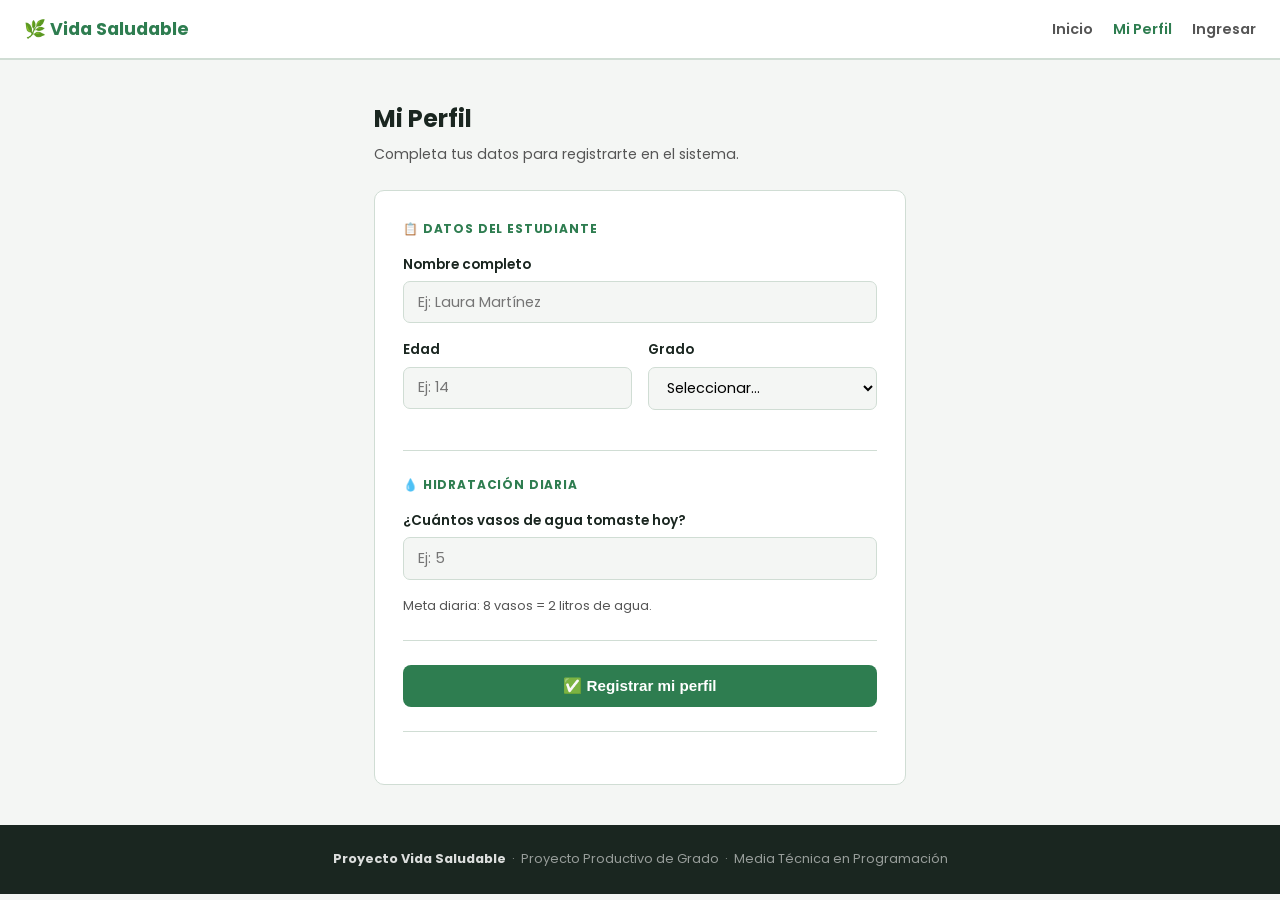
==== perfil.html @ 0a0454c8 "Add files via upload" ====
<!DOCTYPE html>
<html lang="es">
<head>
  <meta charset="UTF-8" />
  <meta name="viewport" content="width=device-width, initial-scale=1.0" />
  <title>Mi Perfil – Proyecto Vida Saludable</title>
  <link rel="stylesheet" href="style.css" />
</head>
<body>

  <!-- ENCABEZADO -->
  <header>
    <div class="logo">🌿 Vida Saludable</div>
    <nav>
      <a href="index.html">Inicio</a>
      <a href="perfil.html" class="activo">Mi Perfil</a>
      <a href="login.html">Ingresar</a>
    </nav>
  </header>

  <main>
    <div class="pagina-perfil">

      <h1>Mi Perfil</h1>
      <p>Completa tus datos para registrarte en el sistema.</p>

      <!-- FORMULARIO DE REGISTRO -->
      <div class="formulario-card">
        <form id="formulario-perfil">

          <!-- Sección 1: Datos personales -->
          <div class="form-seccion">
            <p class="form-titulo">📋 Datos del estudiante</p>

            <!-- Nombre -->
            <div class="campo-grupo">
              <label for="nombre">Nombre completo</label>
              <input type="text" id="nombre" name="nombre" placeholder="Ej: Laura Martínez" required />
            </div>

            <!-- Edad y Grado en dos columnas -->
            <div class="grid-2">
              <div class="campo-grupo">
                <label for="edad">Edad</label>
                <input type="number" id="edad" name="edad" placeholder="Ej: 14" min="6" max="20" required />
              </div>

              <div class="campo-grupo">
                <label for="grado">Grado</label>
                <select id="grado" name="grado" required>
                  <option value="" disabled selected>Seleccionar…</option>
                  <option value="4">4°</option>
                  <option value="5">5°</option>
                  <option value="6">6°</option>
                  <option value="7">7°</option>
                  <option value="8">8°</option>
                  <option value="9">9°</option>
                  <option value="10">10°</option>
                  <option value="11">11°</option>
                </select>
              </div>
            </div>
          </div>

          <!-- Sección 2: Hidratación -->
          <div class="form-seccion">
            <p class="form-titulo">💧 Hidratación diaria</p>

            <div class="campo-grupo">
              <label for="vasos">¿Cuántos vasos de agua tomaste hoy?</label>
              <input type="number" id="vasos" name="vasos" placeholder="Ej: 5" min="0" max="15" />
            </div>

            <p style="font-size: 0.8rem; color: var(--gris-texto);">
              Meta diaria: 8 vasos = 2 litros de agua.
            </p>
          </div>

          <!-- Sección 3: Botón enviar -->
          <div class="form-seccion">
            <button type="submit" class="btn btn-verde">
              ✅ Registrar mi perfil
            </button>
          </div>

          <!-- Mensaje de confirmación (aparece al enviar) -->
          <div id="confirmacion" style="display:none; text-align:center; padding: 0.9rem;
               background: var(--verde-claro); border-radius: 8px;
               color: var(--verde); font-weight: 600; margin-top: 0.75rem;">
            🎉 ¡Datos registrados! Pronto verás tu progreso en el Tablero Visual.
          </div>

        </form>
      </div>

    </div>
  </main>

  <!-- PIE DE PÁGINA -->
  <footer>
    <p>
      <strong>Proyecto Vida Saludable</strong> &nbsp;·&nbsp;
      Proyecto Productivo de Grado &nbsp;·&nbsp;
      Media Técnica en Programación
    </p>
  </footer>

  <!-- Lógica básica: mostrar confirmación al enviar -->
  <script>
    document.getElementById('formulario-perfil').addEventListener('submit', function (e) {
      e.preventDefault();
      document.getElementById('confirmacion').style.display = 'block';
    });
  </script>

</body>
</html>
---- style.css ----
/* ============================================
   PROYECTO VIDA SALUDABLE - style.css
   Versión básica - Avance semana 2
   ============================================ */

/* Importamos fuente de Google */
@import url('https://fonts.googleapis.com/css2?family=Poppins:wght@400;600;700&display=swap');

/* Variables de colores del proyecto */
:root {
  --verde:       #2e7d50;
  --verde-claro: #eaf5ee;
  --azul:        #1976a8;
  --blanco:      #ffffff;
  --gris-fondo:  #f4f6f4;
  --gris-texto:  #555555;
  --gris-borde:  #d0ddd4;
  --negro:       #1a2620;
}

/* Reset básico */
*, *::before, *::after {
  box-sizing: border-box;
  margin: 0;
  padding: 0;
}

body {
  font-family: 'Poppins', sans-serif;
  background-color: var(--gris-fondo);
  color: var(--negro);
  line-height: 1.6;
}

a { color: var(--verde); text-decoration: none; }

/* HEADER */
header {
  background: var(--blanco);
  border-bottom: 2px solid var(--gris-borde);
  padding: 0 1.5rem;
  height: 60px;
  display: flex;
  align-items: center;
  justify-content: space-between;
}

.logo { font-size: 1.1rem; font-weight: 700; color: var(--verde); }

nav a { margin-left: 1rem; font-size: 0.9rem; color: var(--gris-texto); font-weight: 600; }
nav a.activo { color: var(--verde); }

/* HERO */
.hero {
  background: var(--verde);
  color: var(--blanco);
  padding: 3rem 1.5rem;
  text-align: center;
}

.hero h1 { font-size: 2rem; font-weight: 700; margin-bottom: 0.75rem; }

.hero p {
  font-size: 0.95rem;
  opacity: 0.85;
  max-width: 480px;
  margin: 0 auto 1.75rem;
}

/* BOTONES */
.btn {
  display: inline-block;
  padding: 0.65rem 1.5rem;
  border-radius: 8px;
  font-size: 0.9rem;
  font-weight: 600;
  border: none;
  cursor: pointer;
  text-decoration: none;
}

.btn-blanco { background: var(--blanco); color: var(--verde); }

.btn-verde {
  background: var(--verde);
  color: var(--blanco);
  width: 100%;
  text-align: center;
  padding: 0.75rem;
  font-size: 0.95rem;
  display: block;
}

.btn-borde {
  background: transparent;
  color: var(--blanco);
  border: 2px solid rgba(255,255,255,0.6);
  margin-left: 0.75rem;
}

/* SECCIÓN GENERAL */
.seccion {
  max-width: 900px;
  margin: 0 auto;
  padding: 3rem 1.5rem;
}

.seccion h2 { font-size: 1.4rem; font-weight: 700; margin-bottom: 0.5rem; }
.seccion > p { color: var(--gris-texto); margin-bottom: 2rem; font-size: 0.9rem; }

/* Grid de tarjetas */
.grid-tarjetas {
  display: grid;
  grid-template-columns: repeat(auto-fit, minmax(220px, 1fr));
  gap: 1rem;
}

.tarjeta {
  background: var(--blanco);
  border: 1.5px solid var(--gris-borde);
  border-radius: 10px;
  padding: 1.25rem;
}

.tarjeta-icono { font-size: 1.5rem; margin-bottom: 0.6rem; }
.tarjeta h3 { font-size: 0.95rem; font-weight: 700; margin-bottom: 0.3rem; }
.tarjeta p { font-size: 0.83rem; color: var(--gris-texto); }

/* FORMULARIO PERFIL */
.pagina-perfil {
  max-width: 580px;
  margin: 2.5rem auto;
  padding: 0 1.5rem;
}

.pagina-perfil h1 { font-size: 1.5rem; font-weight: 700; margin-bottom: 0.3rem; }
.pagina-perfil > p { color: var(--gris-texto); font-size: 0.88rem; margin-bottom: 1.5rem; }

.formulario-card {
  background: var(--blanco);
  border: 1.5px solid var(--gris-borde);
  border-radius: 10px;
  padding: 1.75rem;
}

.campo-grupo { margin-bottom: 1rem; }

.campo-grupo label {
  display: block;
  font-size: 0.85rem;
  font-weight: 600;
  margin-bottom: 0.35rem;
}

.campo-grupo input,
.campo-grupo select {
  width: 100%;
  padding: 0.6rem 0.9rem;
  border: 1.5px solid var(--gris-borde);
  border-radius: 7px;
  font-family: 'Poppins', sans-serif;
  font-size: 0.9rem;
  background: var(--gris-fondo);
  outline: none;
}

.campo-grupo input:focus,
.campo-grupo select:focus {
  border-color: var(--verde);
  background: var(--blanco);
}

.grid-2 { display: grid; grid-template-columns: 1fr 1fr; gap: 1rem; }

.form-titulo {
  font-size: 0.75rem;
  font-weight: 700;
  text-transform: uppercase;
  letter-spacing: 0.07em;
  color: var(--verde);
  margin-bottom: 1rem;
}

.form-seccion {
  margin-bottom: 1.5rem;
  padding-bottom: 1.5rem;
  border-bottom: 1px solid var(--gris-borde);
}

.form-seccion:last-of-type {
  border-bottom: none;
  margin-bottom: 0;
  padding-bottom: 0;
}

/* LOGIN */
.login-pagina {
  min-height: 100vh;
  display: flex;
  align-items: center;
  justify-content: center;
  background: var(--gris-fondo);
  padding: 2rem 1.5rem;
}

.login-caja {
  background: var(--blanco);
  border: 1.5px solid var(--gris-borde);
  border-radius: 12px;
  padding: 2rem;
  width: 100%;
  max-width: 400px;
}

.login-logo {
  text-align: center;
  font-size: 1.1rem;
  font-weight: 700;
  color: var(--verde);
  margin-bottom: 1.5rem;
}

.login-caja h1 { font-size: 1.3rem; font-weight: 700; margin-bottom: 0.3rem; }
.login-caja > p { color: var(--gris-texto); font-size: 0.85rem; margin-bottom: 1.5rem; }

.error-msg {
  display: none;
  background: #fff0f0;
  border: 1px solid #fcc;
  color: #c0392b;
  border-radius: 7px;
  padding: 0.6rem 0.9rem;
  font-size: 0.83rem;
  margin-bottom: 1rem;
}

.exito-msg {
  display: none;
  background: var(--verde-claro);
  border: 1px solid #b2dfcc;
  color: var(--verde);
  border-radius: 7px;
  padding: 0.6rem 0.9rem;
  font-size: 0.83rem;
  margin-bottom: 1rem;
  font-weight: 600;
}

.login-registro {
  text-align: center;
  margin-top: 1rem;
  font-size: 0.83rem;
  color: var(--gris-texto);
}

.login-registro a { color: var(--verde); font-weight: 600; }

/* FOOTER */
footer {
  background: var(--negro);
  color: rgba(255,255,255,0.55);
  text-align: center;
  padding: 1.5rem;
  font-size: 0.8rem;
}

footer strong { color: rgba(255,255,255,0.85); }

/* RESPONSIVE */
@media (max-width: 600px) {
  .hero h1 { font-size: 1.5rem; }
  .grid-2  { grid-template-columns: 1fr; }
  .seccion { padding: 2rem 1.25rem; }
  .pagina-perfil { margin: 1.5rem auto; }
}
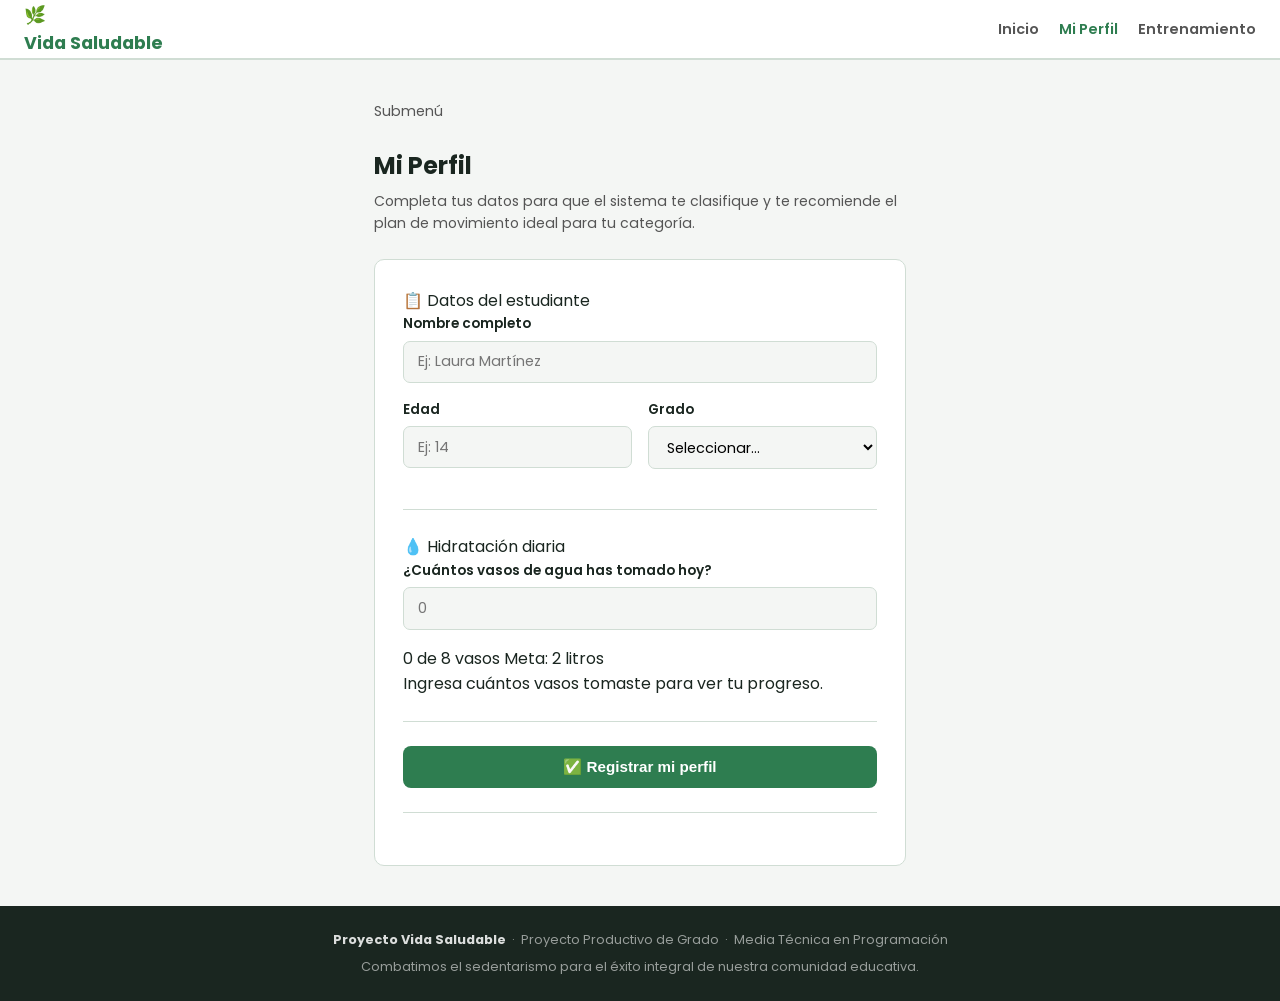
==== commit fcb81d3e: "git add . git commit -m "Cambio a servidor nativo de Python para conectar base de datos sin Flask" g" ====
--- a/perfil.html
+++ b/perfil.html
@@ -8,41 +8,59 @@
 </head>
 <body>
 
-  <!-- ENCABEZADO -->
   <header>
-    <div class="logo">🌿 Vida Saludable</div>
+    <div class="logo">
+      <div class="logo-icono">🌿</div>
+      Vida Saludable
+    </div>
+
     <nav>
       <a href="index.html">Inicio</a>
       <a href="perfil.html" class="activo">Mi Perfil</a>
-      <a href="login.html">Ingresar</a>
+      <a href="#">Entrenamiento</a>
     </nav>
   </header>
 
   <main>
     <div class="pagina-perfil">
 
+      <p class="seccion-etiqueta">Submenú</p>
       <h1>Mi Perfil</h1>
-      <p>Completa tus datos para registrarte en el sistema.</p>
+      <p>
+        Completa tus datos para que el sistema te clasifique y te recomiende
+        el plan de movimiento ideal para tu categoría.
+      </p>
 
-      <!-- FORMULARIO DE REGISTRO -->
       <div class="formulario-card">
-        <form id="formulario-perfil">
+        <form id="formulario-perfil" method="POST" action="/registrar_perfil">
 
-          <!-- Sección 1: Datos personales -->
           <div class="form-seccion">
-            <p class="form-titulo">📋 Datos del estudiante</p>
+            <p class="form-seccion-titulo">📋 Datos del estudiante</p>
 
-            <!-- Nombre -->
             <div class="campo-grupo">
               <label for="nombre">Nombre completo</label>
-              <input type="text" id="nombre" name="nombre" placeholder="Ej: Laura Martínez" required />
+              <input
+                type="text"
+                id="nombre"
+                name="nombre"
+                placeholder="Ej: Laura Martínez"
+                required
+              />
             </div>
 
-            <!-- Edad y Grado en dos columnas -->
             <div class="grid-2">
+
               <div class="campo-grupo">
                 <label for="edad">Edad</label>
-                <input type="number" id="edad" name="edad" placeholder="Ej: 14" min="6" max="20" required />
+                <input
+                  type="number"
+                  id="edad"
+                  name="edad"
+                  placeholder="Ej: 14"
+                  min="6"
+                  max="20"
+                  required
+                />
               </div>
 
               <div class="campo-grupo">
@@ -59,59 +77,94 @@
                   <option value="11">11°</option>
                 </select>
               </div>
+
             </div>
           </div>
 
-          <!-- Sección 2: Hidratación -->
           <div class="form-seccion">
-            <p class="form-titulo">💧 Hidratación diaria</p>
+            <p class="form-seccion-titulo">💧 Hidratación diaria</p>
 
             <div class="campo-grupo">
-              <label for="vasos">¿Cuántos vasos de agua tomaste hoy?</label>
-              <input type="number" id="vasos" name="vasos" placeholder="Ej: 5" min="0" max="15" />
+              <label for="vasos">¿Cuántos vasos de agua has tomado hoy?</label>
+              <input
+                type="number"
+                id="vasos"
+                name="vasos"
+                placeholder="0"
+                min="0"
+                max="15"
+              />
             </div>
 
-            <p style="font-size: 0.8rem; color: var(--gris-texto);">
-              Meta diaria: 8 vasos = 2 litros de agua.
+            <div class="hidratacion-meta">
+              <span id="progreso-texto">0 de 8 vasos</span>
+              <span>Meta: 2 litros</span>
+            </div>
+            <div class="barra-progreso">
+              <div class="barra-relleno" id="barra"></div>
+            </div>
+            <p class="hidratacion-nota" id="nota-hidratacion">
+              Ingresa cuántos vasos tomaste para ver tu progreso.
             </p>
+
           </div>
 
-          <!-- Sección 3: Botón enviar -->
           <div class="form-seccion">
             <button type="submit" class="btn btn-verde">
               ✅ Registrar mi perfil
             </button>
           </div>
 
-          <!-- Mensaje de confirmación (aparece al enviar) -->
-          <div id="confirmacion" style="display:none; text-align:center; padding: 0.9rem;
-               background: var(--verde-claro); border-radius: 8px;
-               color: var(--verde); font-weight: 600; margin-top: 0.75rem;">
-            🎉 ¡Datos registrados! Pronto verás tu progreso en el Tablero Visual.
+          <div id="mensaje-confirmacion" style="display:none; text-align:center; padding: 1rem; background: var(--verde-claro); border-radius: var(--radio); color: var(--verde-principal); font-weight: 600; margin-top: 1rem;">
+            🎉 ¡Datos registrados! Pronto podrás ver tu progreso en el Tablero Visual.
           </div>
 
         </form>
       </div>
-
     </div>
   </main>
 
-  <!-- PIE DE PÁGINA -->
   <footer>
     <p>
       <strong>Proyecto Vida Saludable</strong> &nbsp;·&nbsp;
       Proyecto Productivo de Grado &nbsp;·&nbsp;
       Media Técnica en Programación
     </p>
+    <p style="margin-top: 0.4rem;">
+      Combatimos el sedentarismo para el éxito integral de nuestra comunidad educativa.
+    </p>
   </footer>
 
-  <!-- Lógica básica: mostrar confirmación al enviar -->
   <script>
+    // --- Barra de progreso de hidratación ---
+    const inputVasos = document.getElementById('vasos');
+    const barra      = document.getElementById('barra');
+    const textoMeta  = document.getElementById('progreso-texto');
+    const nota       = document.getElementById('nota-hidratacion');
+
+    inputVasos.addEventListener('input', function () {
+      const vasos     = Math.min(parseInt(this.value) || 0, 8);
+      const porcentaje = (vasos / 8) * 100;
+
+      barra.style.width = porcentaje + '%';
+      textoMeta.textContent = vasos + ' de 8 vasos';
+
+      if (vasos >= 8) {
+        nota.textContent = '¡Felicitaciones! Cumpliste tu meta de hidratación hoy. 💪';
+        nota.style.color = 'var(--verde-principal)';
+      } else {
+        const faltantes = 8 - vasos;
+        nota.textContent = `Te faltan ${faltantes} vasos (${(faltantes * 0.25).toFixed(2)} litros) para tu meta.`;
+        nota.style.color = 'var(--gris-texto)';
+      }
+    });
+
+    // --- Envío del formulario ---
+    // Quitamos el freno para que viaje la información a Python
     document.getElementById('formulario-perfil').addEventListener('submit', function (e) {
-      e.preventDefault();
-      document.getElementById('confirmacion').style.display = 'block';
+      document.getElementById('mensaje-confirmacion').style.display = 'block';
     });
   </script>
 
 </body>
-</html>
+</html>
